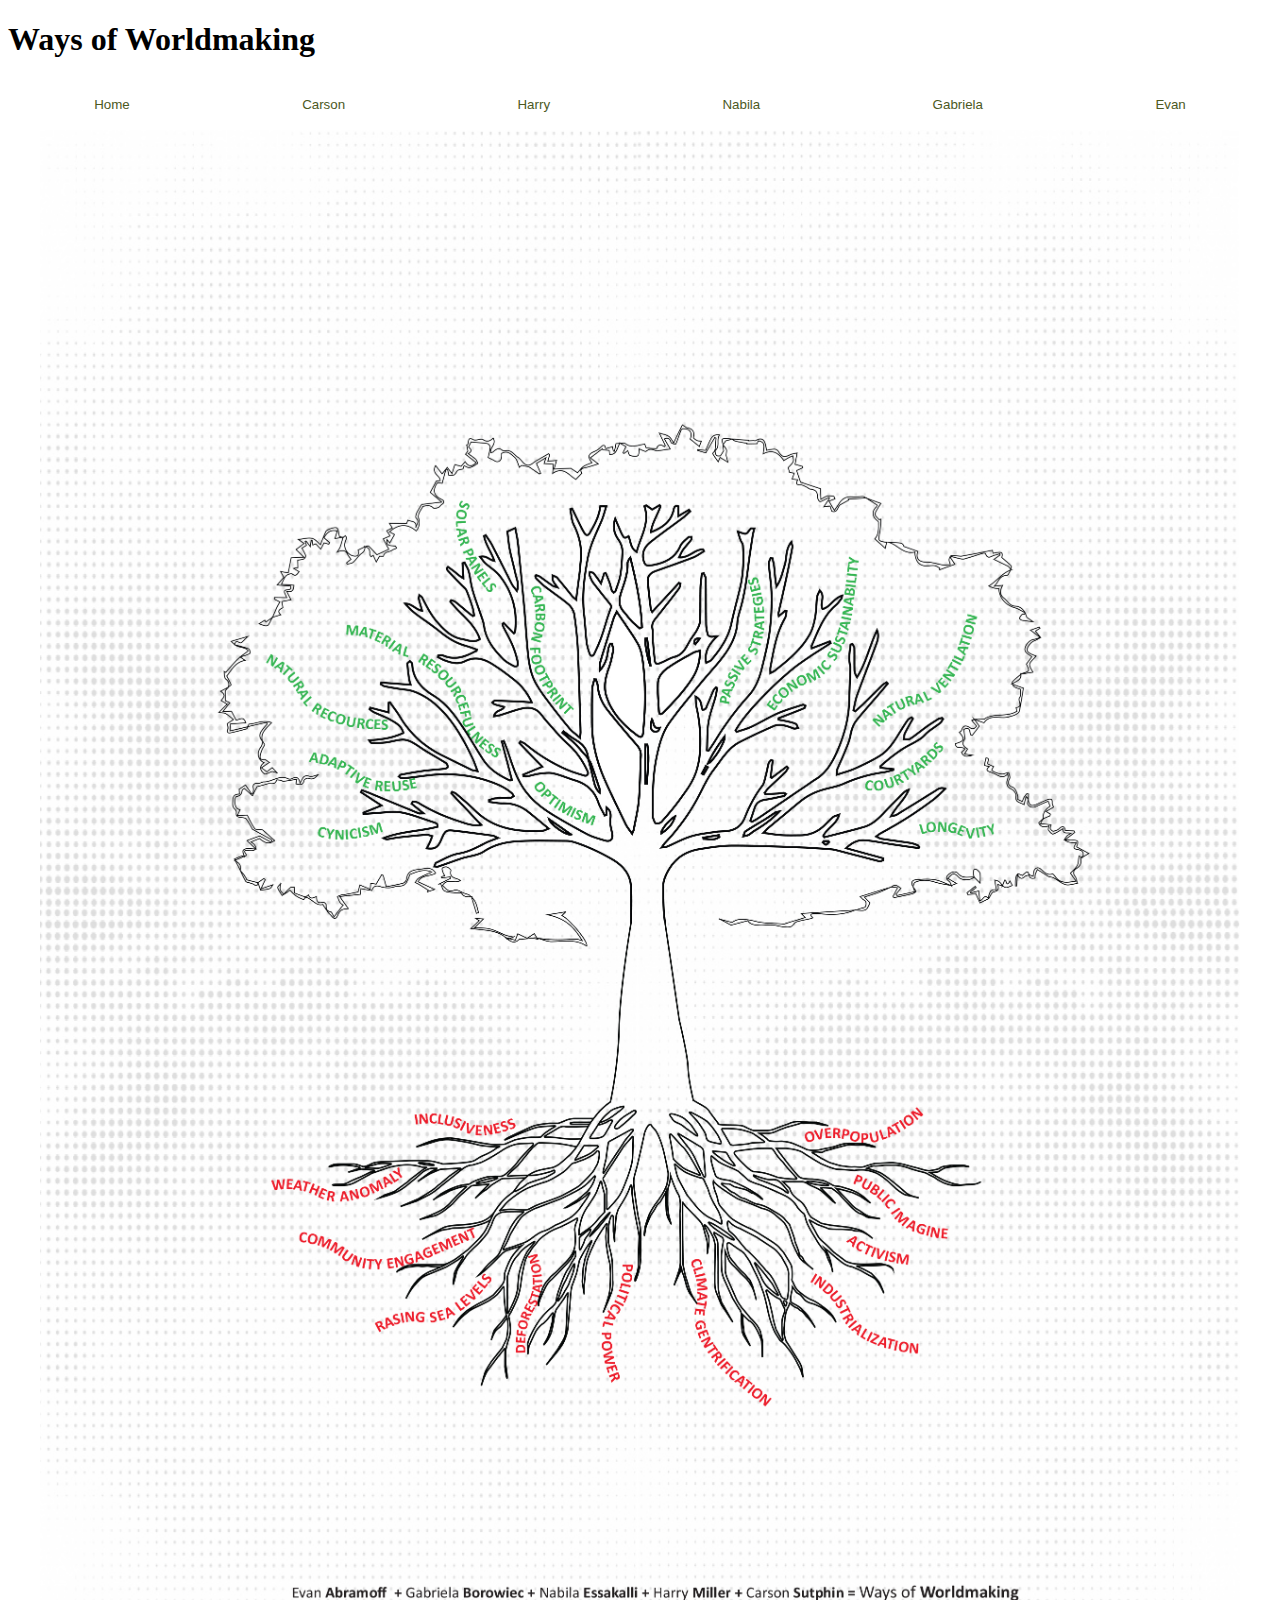
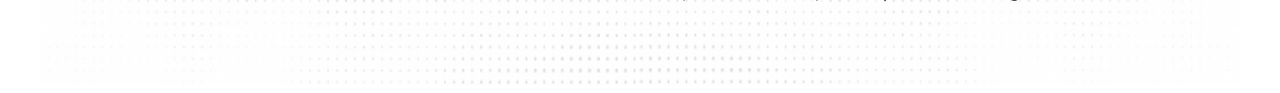
==== index.html @ c59020a4 "Update index.html" ====
<!DOCTYPE html>
<head>
<title>Ways of Worldmaking ~ Final Exercise</title>
 <link rel="apple-touch-icon" sizes="180x180" href="/apple-touch-icon.png">
<link rel="icon" type="image/png" sizes="32x32" href="/favicon-32x32.png">
<link rel="icon" type="image/png" sizes="16x16" href="/favicon-16x16.png">
<link rel="manifest" href="/site.webmanifest">
	
<link rel="stylesheet" href="style.css">
</head>
<body> 
<div class="pagehead">
	
	<h1>Ways of Worldmaking</h>

</div>
 <div class="navigation"">
	<a href="https://harrimil.github.io/ProPrac" class="navscreen"><button class="navbutton">Home</button></a>
	<a href="https://harrimil.github.io/ProPrac/carson"><button class="navbutton">Carson</button></a>
	<a href="https://harrimil.github.io/ProPrac/harry"><button class="navbutton">Harry</button></a>
	<a href="https://harrimil.github.io/ProPrac/nabila"><button class="navbutton">Nabila</button></a>
	<a href="https://harrimil.github.io/ProPrac/gabby"><button class="navbutton">Gabriela</button></a>
	<a href="https://harrimil.github.io/ProPrac/evan"><button class="navbutton">Evan</button></a>
 </div>
<div class="diagramdiv">
	<img src="diagram.jpg" class="diagramimg">
</div>
</body>
---- style.css ----
.navigation{
	height:50px;
	width:100%;
	display:flex;
	justify-content: space-around;
	align-content:center;
	align-items:center;
}
.navbutton{
	border: none 1px black;
	background:#FFFFFF;
	padding:12px 7px 12px 7px;
	color:#4C591E;
	font-family:arial;
}
.navbutton:active {
   	 outline:none;
	border: none;
}
.navbutton:focus {
   	 outline:none;
	border: none;
}
.navbutton:hover{
	/* background-color: */
	text-decoration: underline overline;
	text-decoration-color: #99A63C;
	text-decoration-thickness:5px;
	cursor: grab;
		
}

.diagramdiv{
	width:100%;
	display:flex;
	flex-direction: column;
	align-items:center;
	
}

.diagramimg{
	width:95%;
	flex-basis:auto;
}
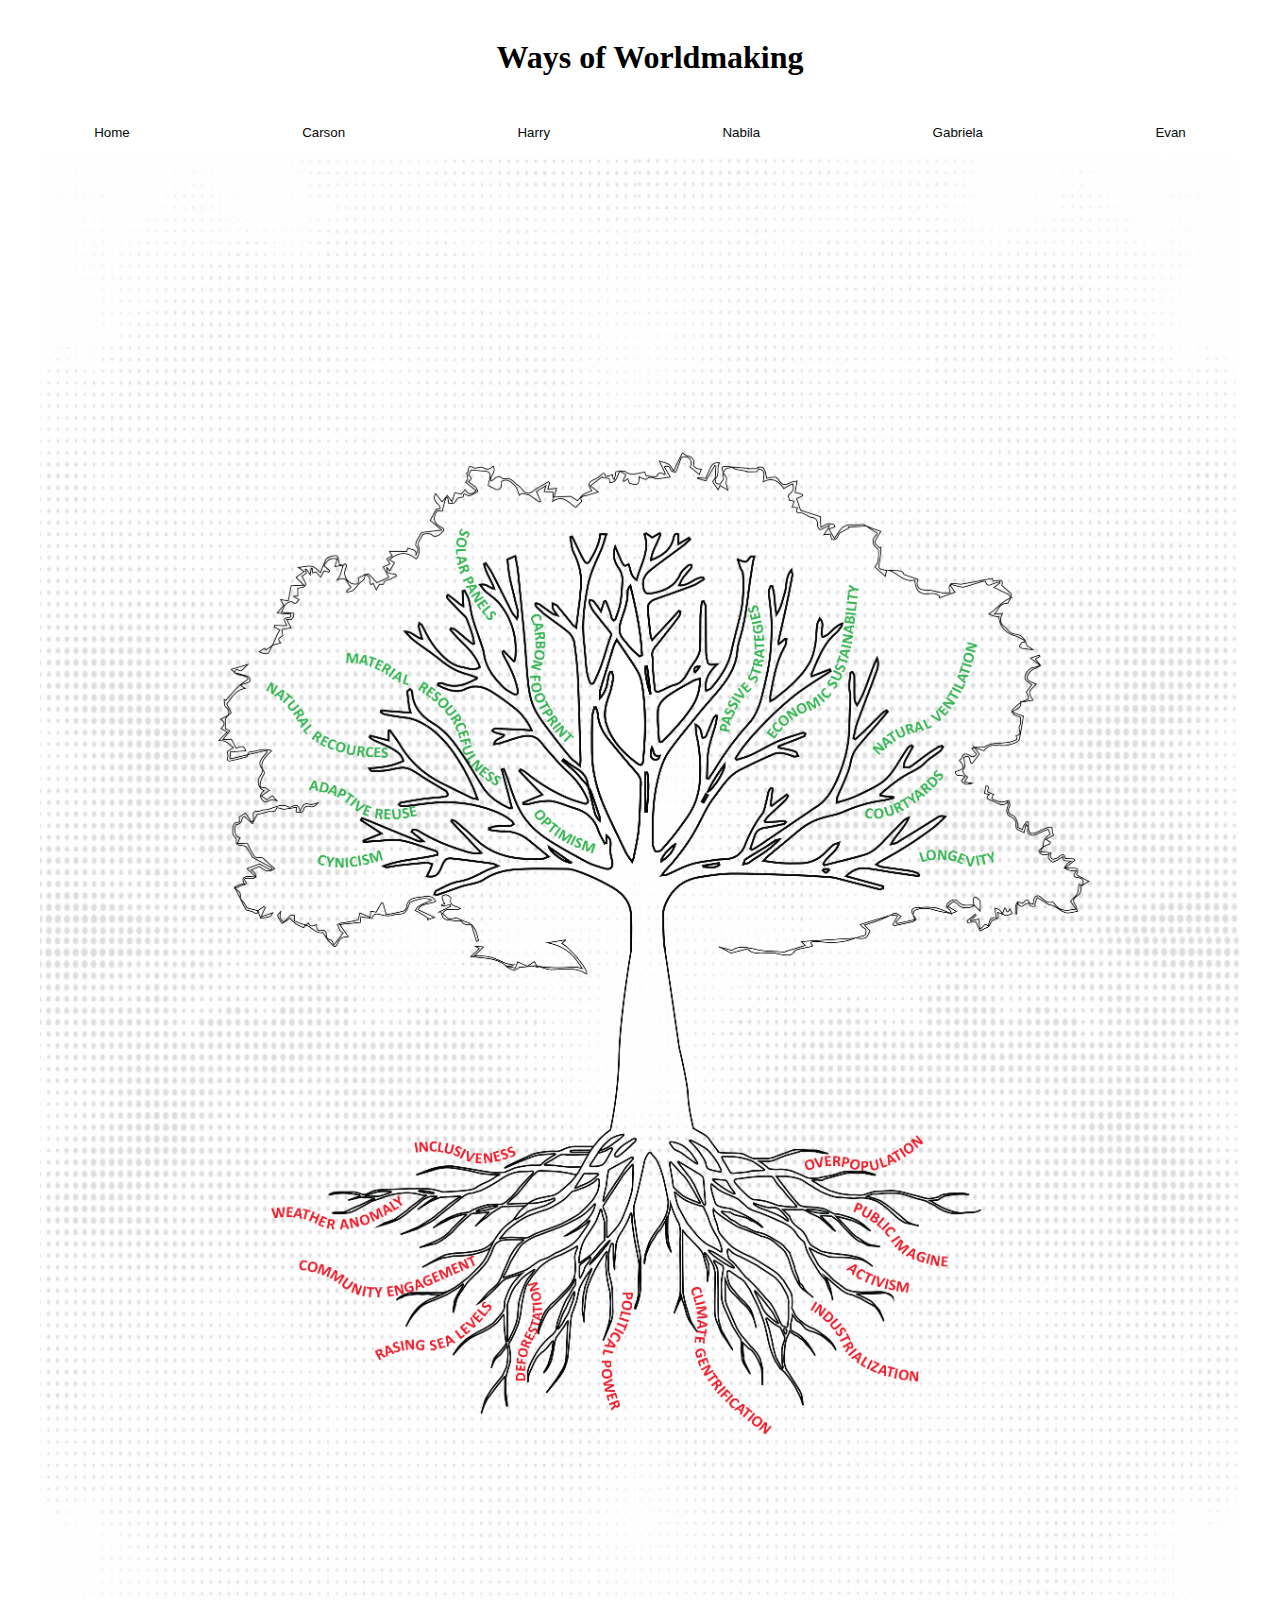
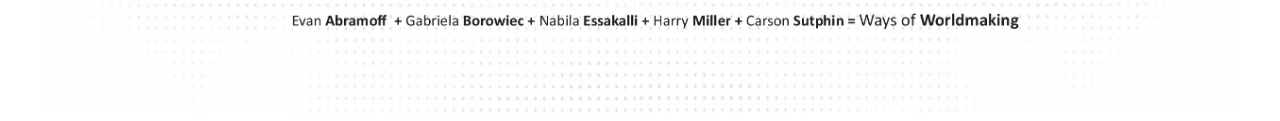
==== commit 045ac84a: "Update index.html" ====
--- a/index.html
+++ b/index.html
@@ -11,7 +11,7 @@
 <body> 
 <div class="pagehead">
 	
-	<h1>Ways of Worldmaking</h>
+	<h1 class="title">Ways of Worldmaking</h>
 
 </div>
  <div class="navigation"">
--- a/style.css
+++ b/style.css
@@ -1,3 +1,20 @@
+.pagehead {
+	
+	width:100%;
+	
+	border: 4px #d5e8f0;
+	border-radius: 0;
+	display:flex;
+	flex-direction:row;
+	margin:0;
+	padding:10px;
+	justify-content: center;
+	align-items:center;
+	flex-wrap: rap;
+
+}
+
+
 .navigation{
 	height:50px;
 	width:100%;
@@ -10,7 +27,7 @@
 	border: none 1px black;
 	background:#FFFFFF;
 	padding:12px 7px 12px 7px;
-	color:#4C591E;
+	color:#050708;
 	font-family:arial;
 }
 .navbutton:active {
@@ -24,7 +41,7 @@
 .navbutton:hover{
 	/* background-color: */
 	text-decoration: underline overline;
-	text-decoration-color: #99A63C;
+	text-decoration-color: #dfdfdf;
 	text-decoration-thickness:5px;
 	cursor: grab;
 		
@@ -42,3 +59,6 @@
 	width:95%;
 	flex-basis:auto;
 }
+.title{
+	font-family:georgia;
+}
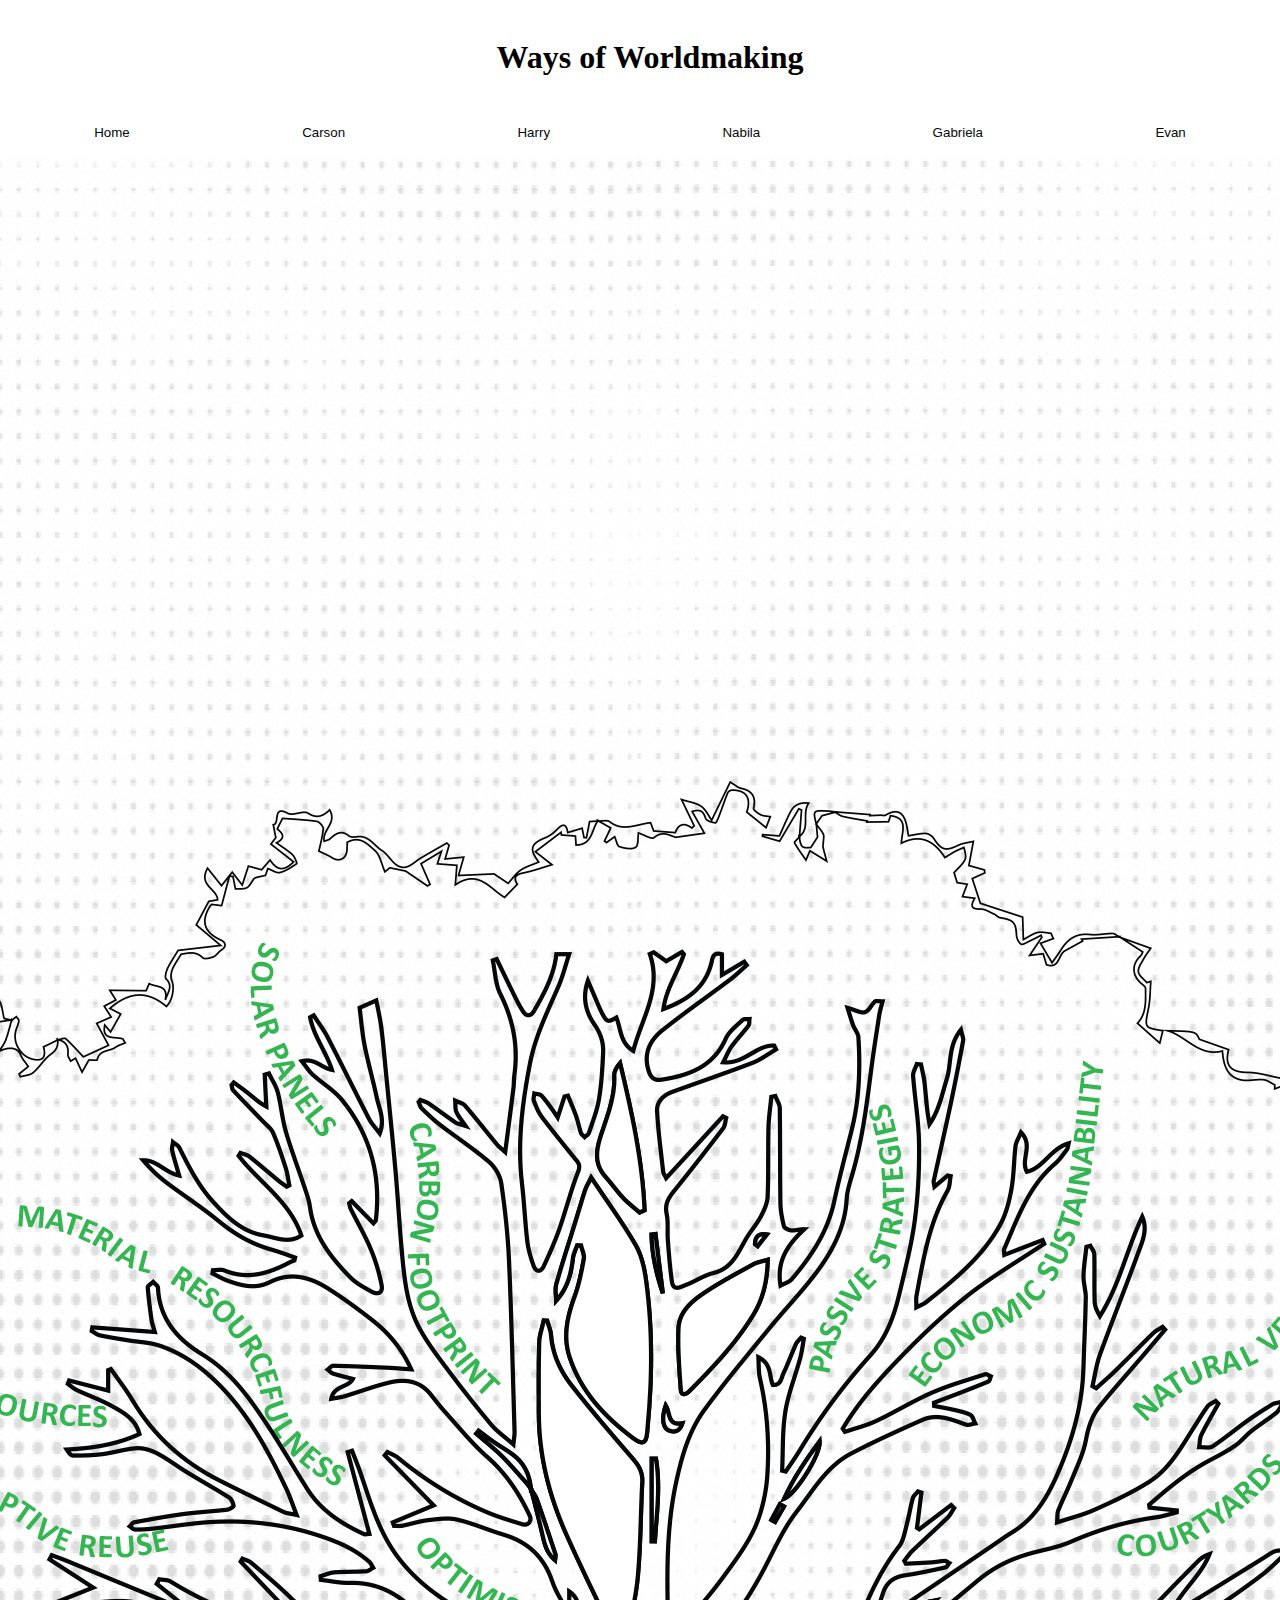
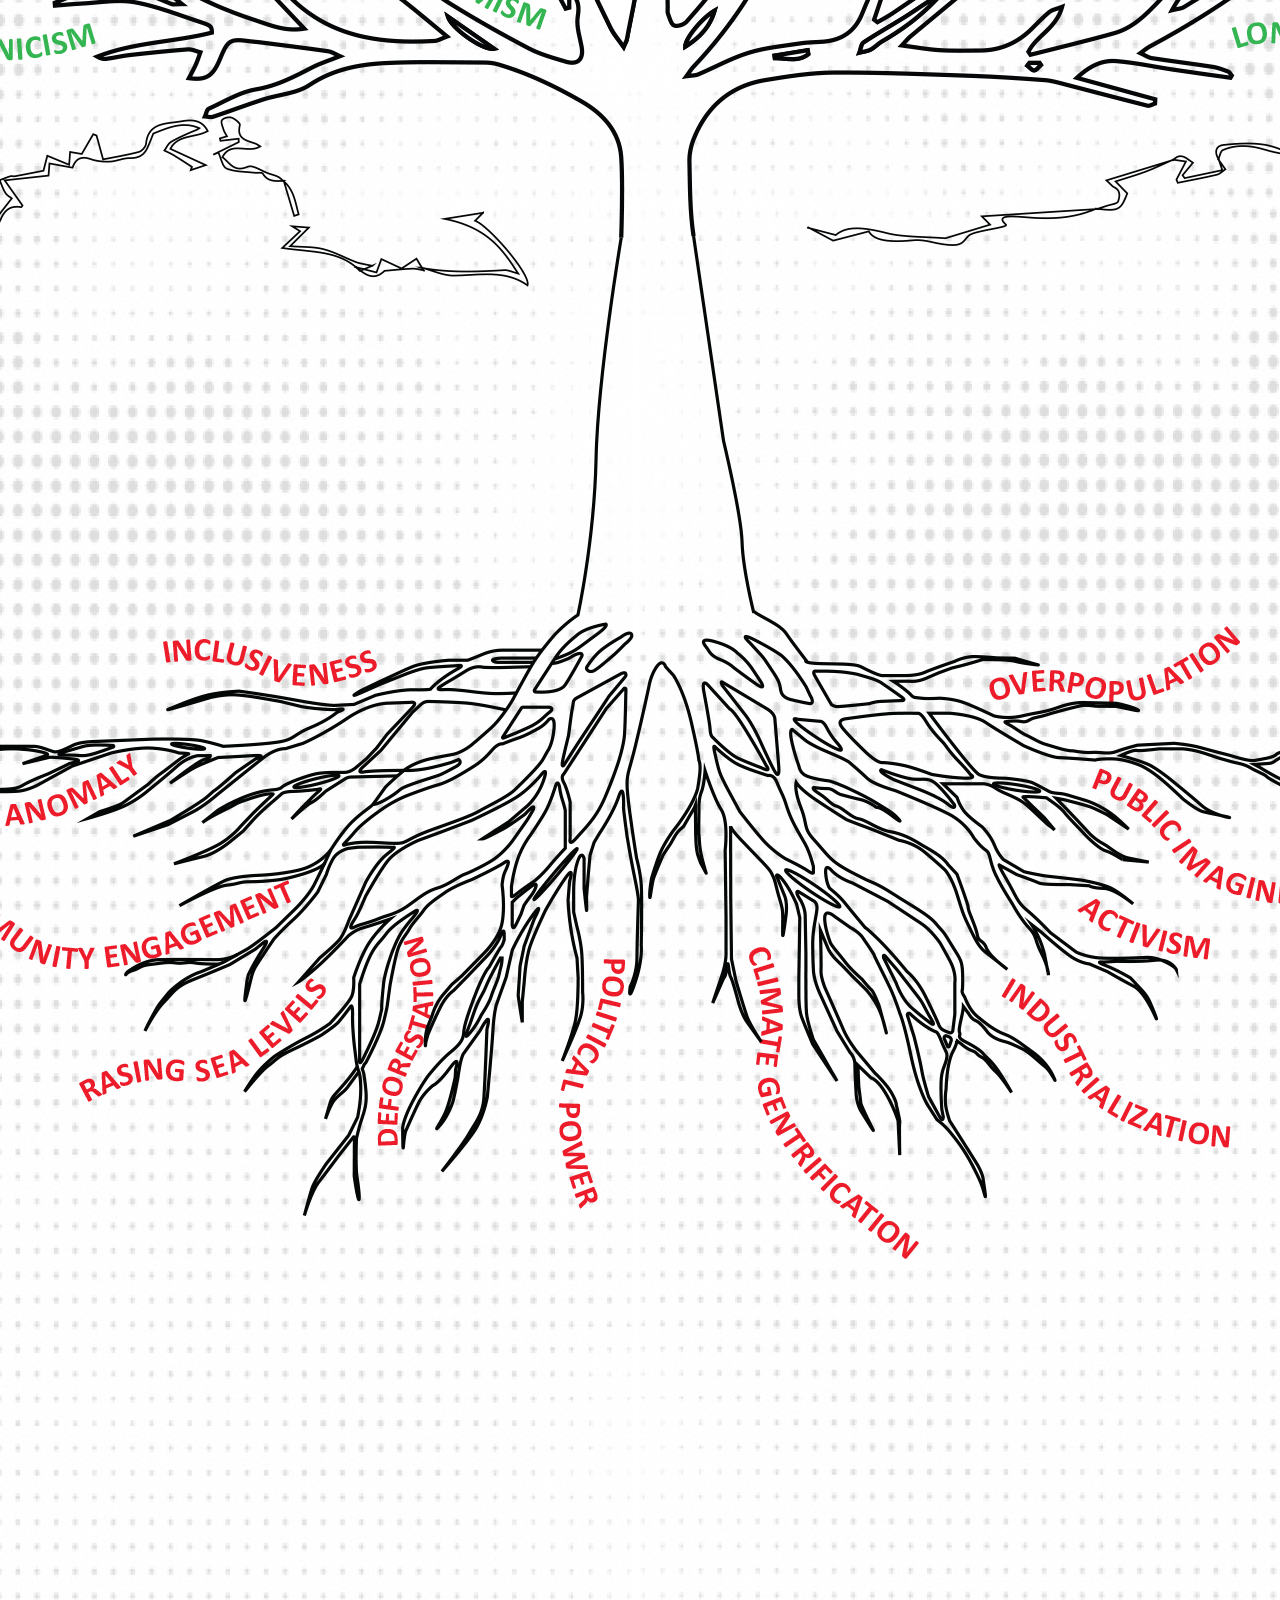
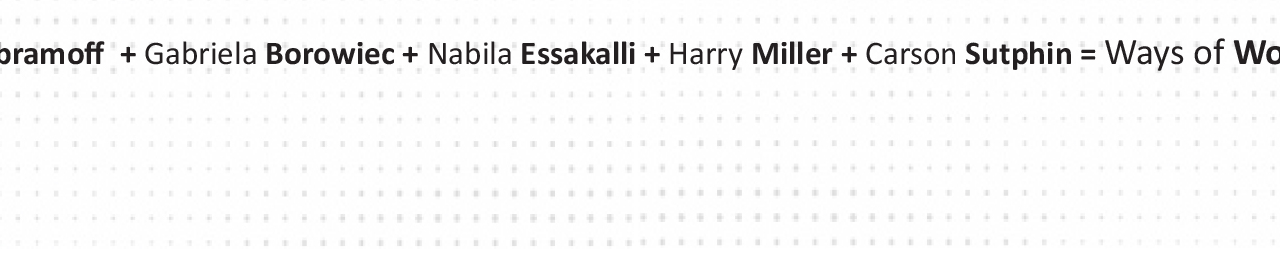
==== commit 8b3e6033: "Update index.html" ====
--- a/index.html
+++ b/index.html
@@ -23,6 +23,6 @@
 	<a href="https://harrimil.github.io/ProPrac/evan"><button class="navbutton">Evan</button></a>
  </div>
 <div class="diagramdiv">
-	<img src="diagram.jpg" class="diagramimg">
+	<img src="diagram.jpg" >
 </div>
 </body>
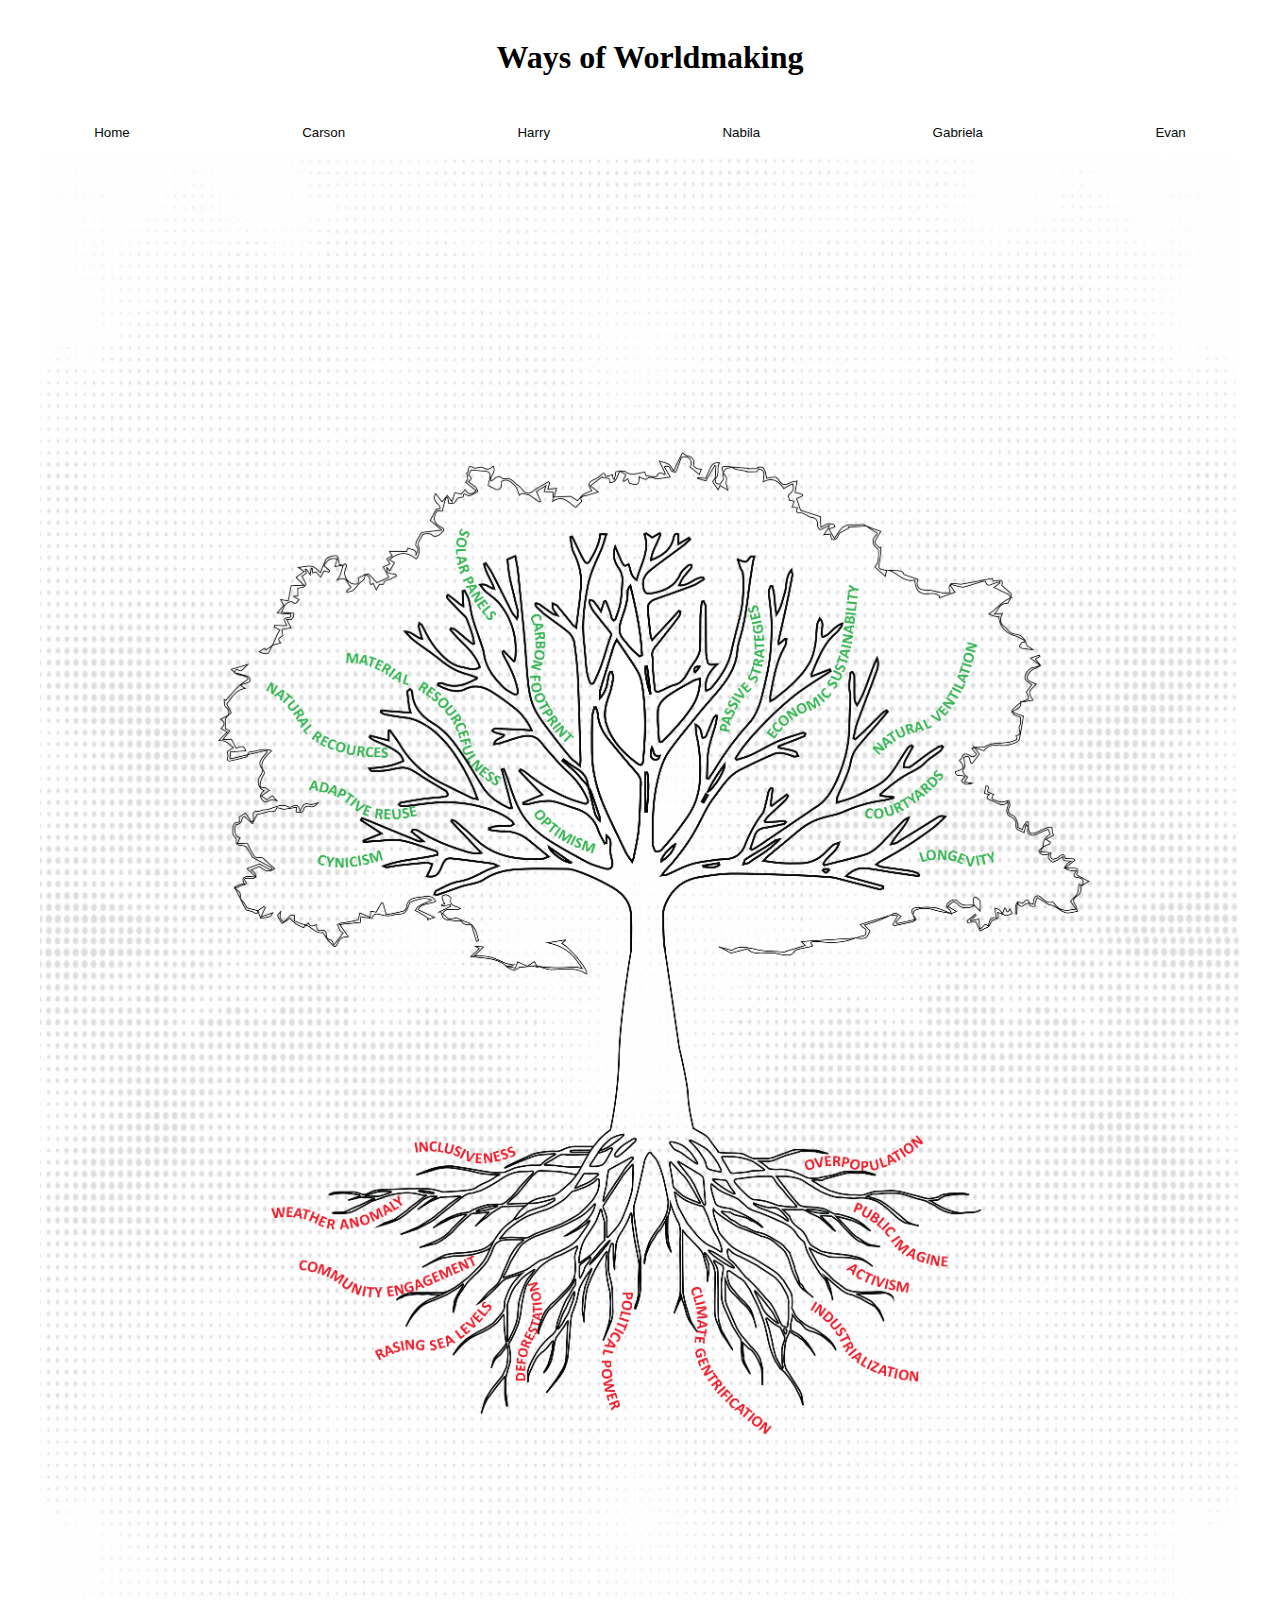
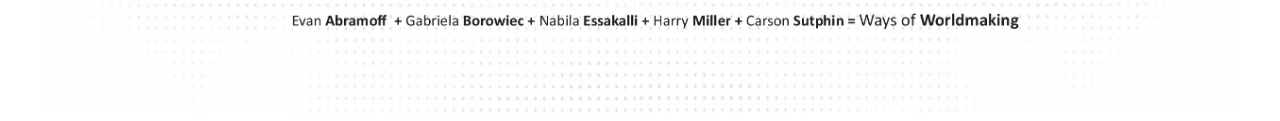
==== commit 38c1f9ea: "Update index.html" ====
--- a/index.html
+++ b/index.html
@@ -23,6 +23,6 @@
 	<a href="https://harrimil.github.io/ProPrac/evan"><button class="navbutton">Evan</button></a>
  </div>
 <div class="diagramdiv">
-	<img src="diagram.jpg" >
+	<img src="diagram.jpg" class="diagramimg">
 </div>
 </body>
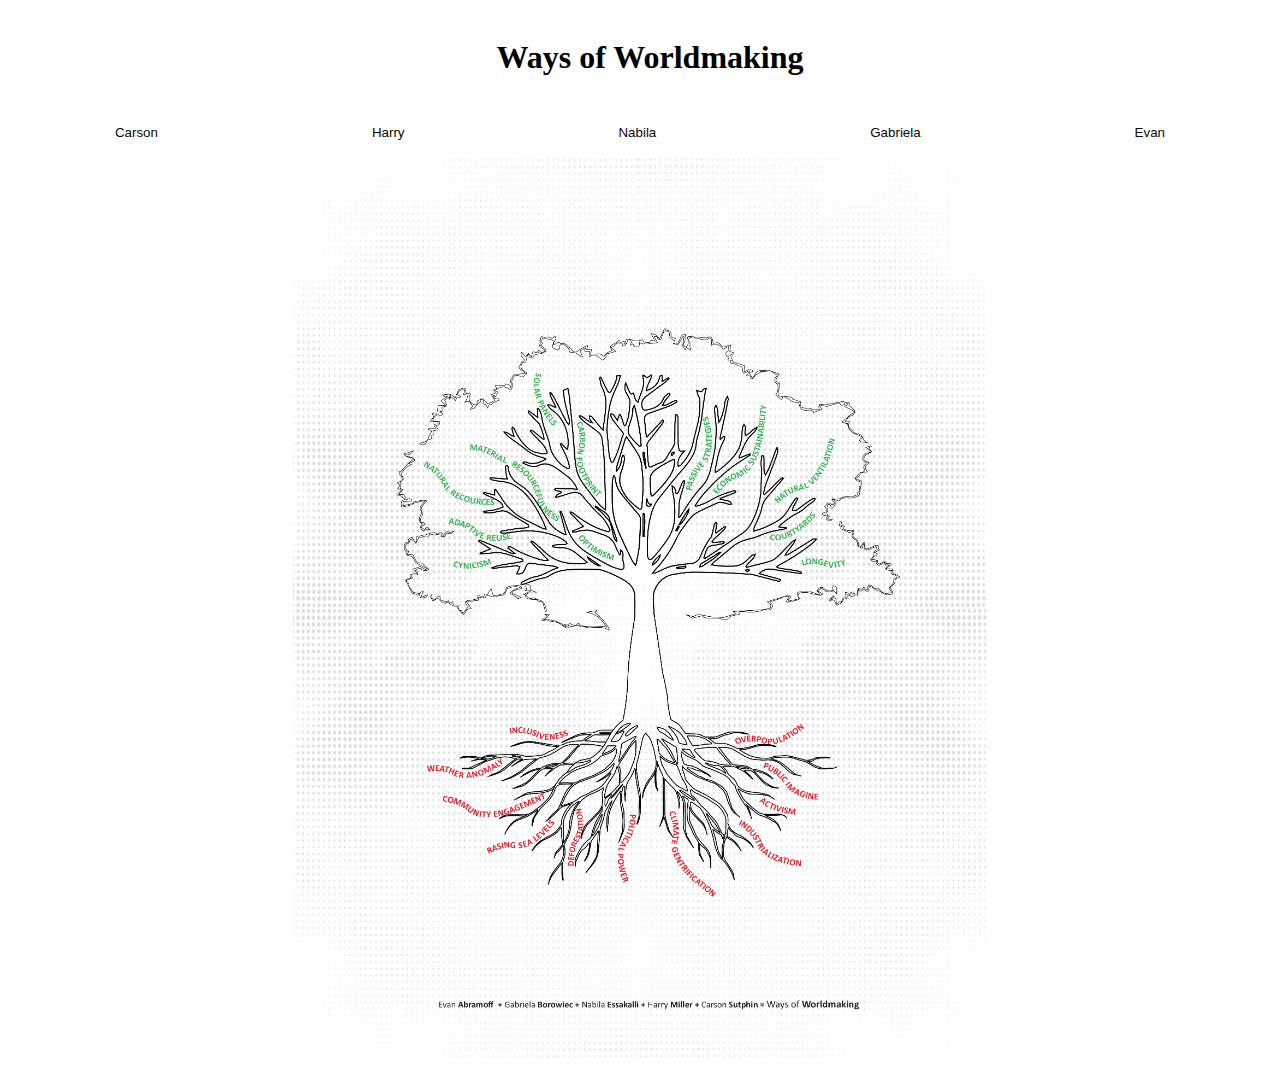
==== commit dcc2ebb4: "Update index.html" ====
--- a/index.html
+++ b/index.html
@@ -14,8 +14,7 @@
 	<h1 class="title">Ways of Worldmaking</h>
 
 </div>
- <div class="navigation"">
-	<a href="https://harrimil.github.io/ProPrac" class="navscreen"><button class="navbutton">Home</button></a>
+ <div class="navigation">
 	<a href="https://harrimil.github.io/ProPrac/carson"><button class="navbutton">Carson</button></a>
 	<a href="https://harrimil.github.io/ProPrac/harry"><button class="navbutton">Harry</button></a>
 	<a href="https://harrimil.github.io/ProPrac/nabila"><button class="navbutton">Nabila</button></a>
--- a/style.css
+++ b/style.css
@@ -56,9 +56,13 @@
 }
 
 .diagramimg{
-	width:95%;
+	 max-width: 100%;
+            max-height: 100vh;
 	flex-basis:auto;
 }
 .title{
 	font-family:georgia;
 }
+.writingdiv{
+	width:90%;
+}
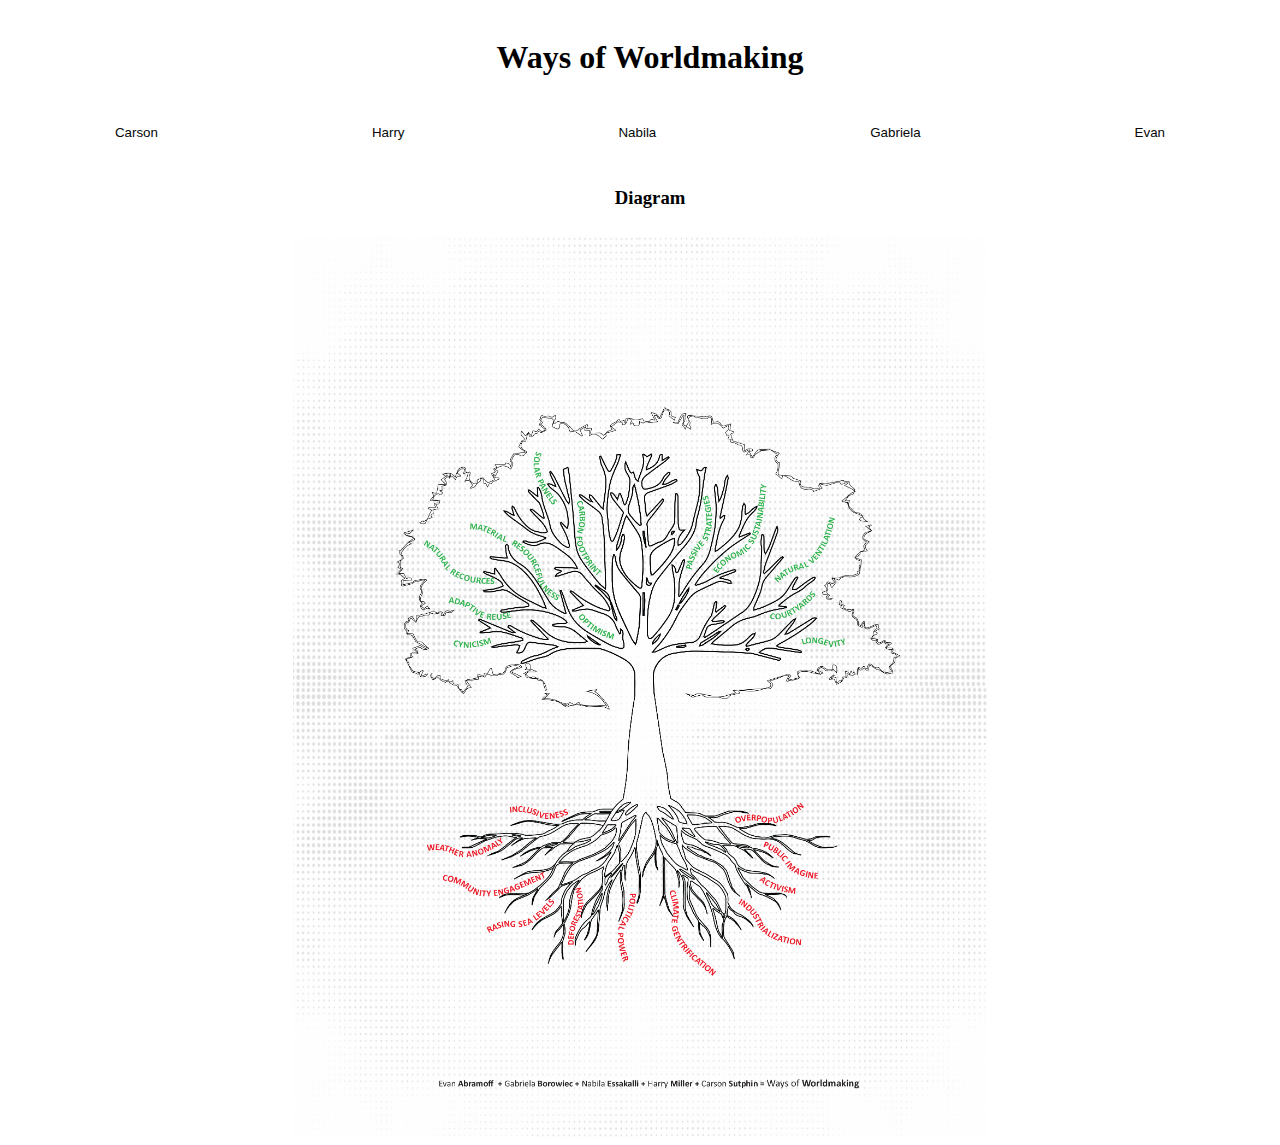
==== commit 6e8da29e: "Update index.html" ====
--- a/index.html
+++ b/index.html
@@ -21,6 +21,11 @@
 	<a href="https://harrimil.github.io/ProPrac/gabby"><button class="navbutton">Gabriela</button></a>
 	<a href="https://harrimil.github.io/ProPrac/evan"><button class="navbutton">Evan</button></a>
  </div>
+<div class="pagehead">
+	
+	<h3 class="title">Diagram</h>
+
+</div>
 <div class="diagramdiv">
 	<img src="diagram.jpg" class="diagramimg">
 </div>
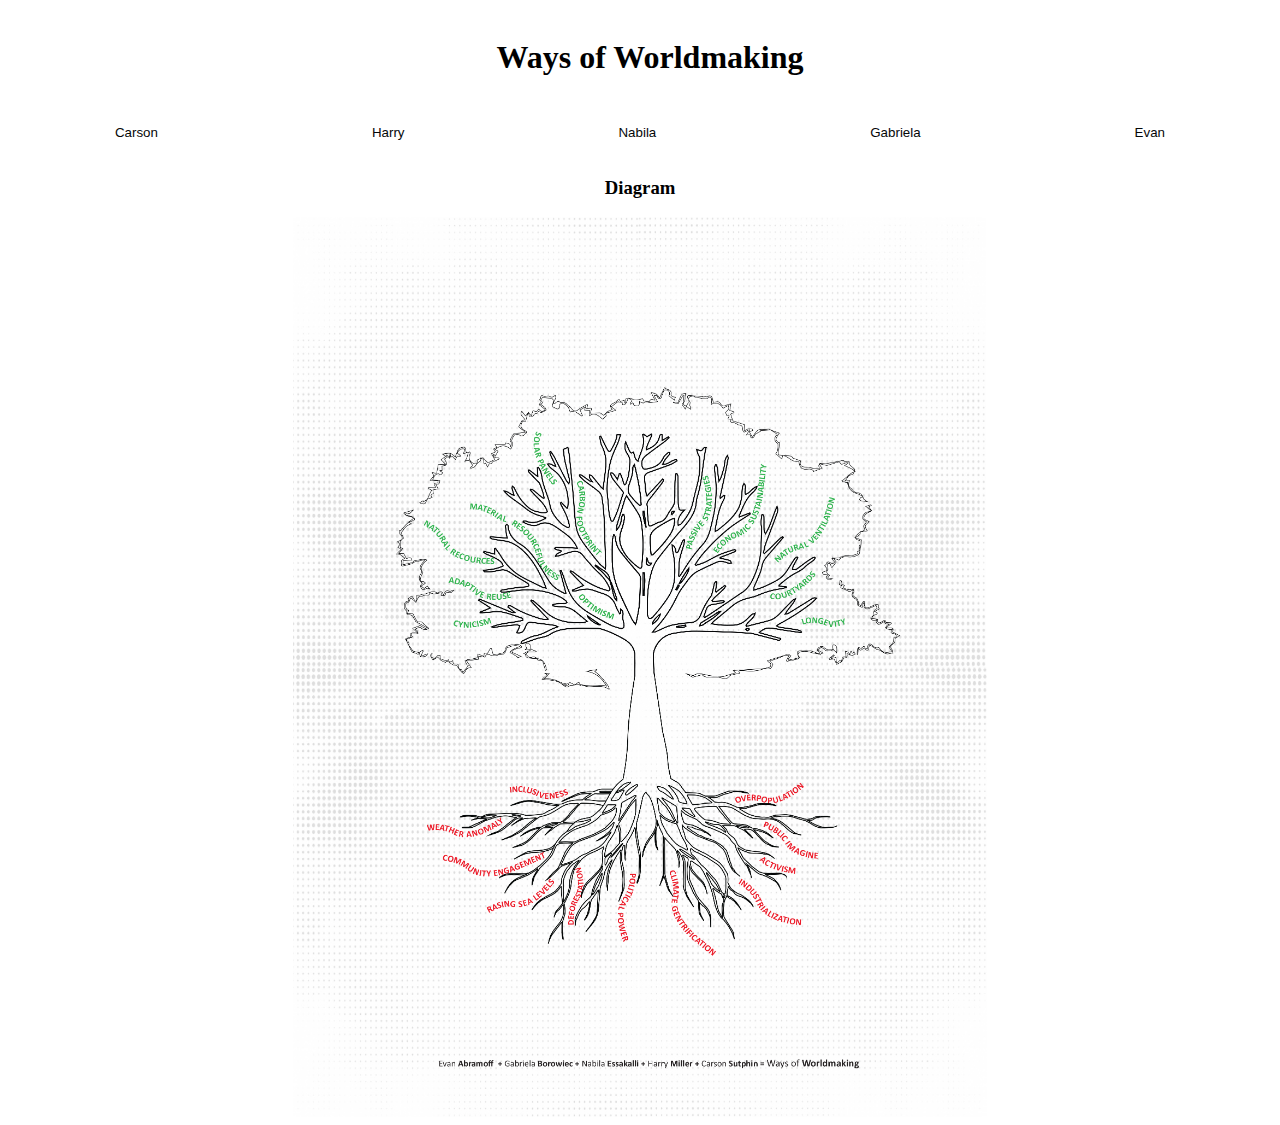
==== commit 1d3a0dd5: "Update index.html" ====
--- a/index.html
+++ b/index.html
@@ -21,7 +21,7 @@
 	<a href="https://harrimil.github.io/ProPrac/gabby"><button class="navbutton">Gabriela</button></a>
 	<a href="https://harrimil.github.io/ProPrac/evan"><button class="navbutton">Evan</button></a>
  </div>
-<div class="pagehead">
+<div class="pagetitle">
 	
 	<h3 class="title">Diagram</h>
 
--- a/style.css
+++ b/style.css
@@ -66,3 +66,15 @@
 .writingdiv{
 	width:90%;
 }
+.pagetitle {
+	
+	width:100%;
+	border-radius: 0;
+	display:flex;
+	flex-direction:row;
+	margin:0;
+	justify-content: center;
+	align-items:center;
+	flex-wrap: rap;
+
+}
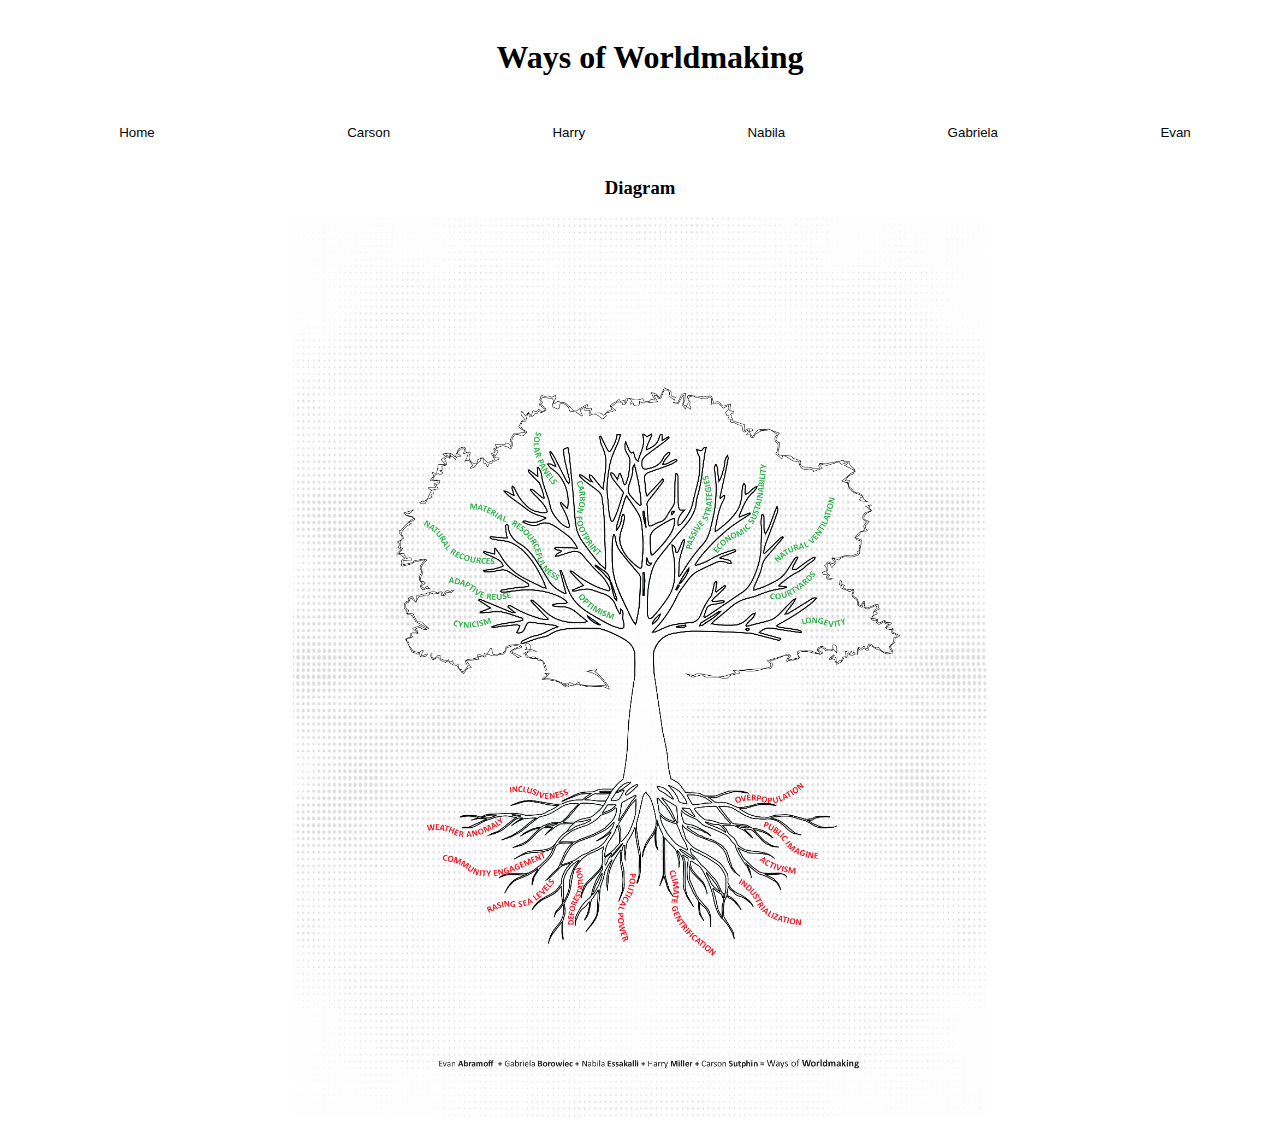
==== commit 86f8b1e3: "Update index.html" ====
--- a/index.html
+++ b/index.html
@@ -15,6 +15,7 @@
 
 </div>
  <div class="navigation">
+	<a href="https://harrimil.github.io/ProPrac" class="navscreen"><button class="homebutton">Home</button></a>
 	<a href="https://harrimil.github.io/ProPrac/carson"><button class="navbutton">Carson</button></a>
 	<a href="https://harrimil.github.io/ProPrac/harry"><button class="navbutton">Harry</button></a>
 	<a href="https://harrimil.github.io/ProPrac/nabila"><button class="navbutton">Nabila</button></a>
--- a/style.css
+++ b/style.css
@@ -65,6 +65,7 @@
 }
 .writingdiv{
 	width:90%;
+	margin: auto;
 }
 .pagetitle {
 	
@@ -78,3 +79,20 @@
 	flex-wrap: rap;
 
 }
+.writingimg{
+	max-width: 45%;
+	margin: auto;
+}
+html, body {
+    max-width: 100%;
+    overflow-x: hidden;
+}
+.homebutton{
+	border: none 1px black;
+	background:#FFFFFF;
+	padding:12px 7px 12px 7px;
+	color:#050708;
+	font-family:arial;
+	float:left;
+	margin: 30px;
+}
